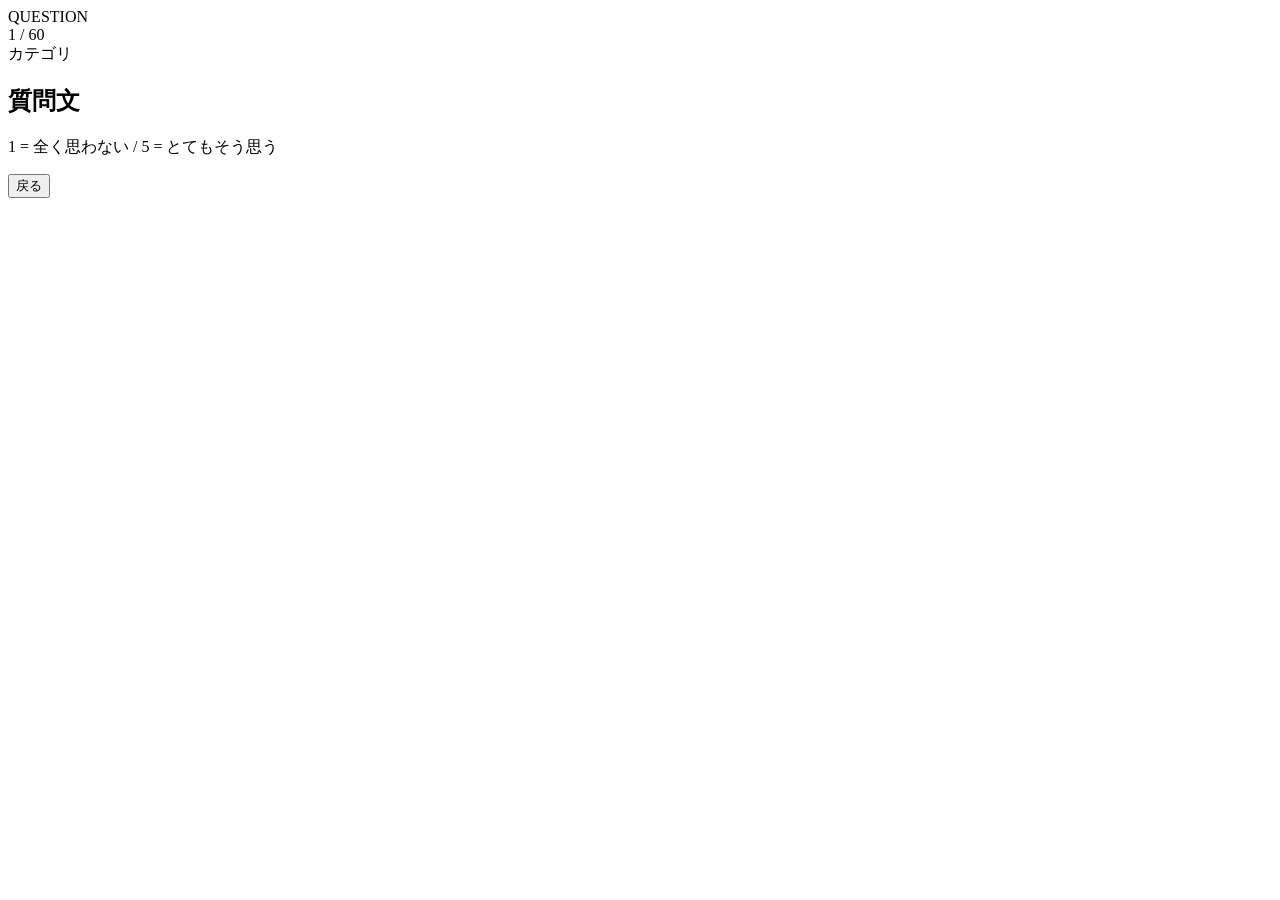
==== quiz.html @ 939e5530 "Add initial quiz HTML structure" ====
<!DOCTYPE html>
<html lang="ja">
<head>
  <meta charset="UTF-8" />
  <meta name="viewport" content="width=device-width, initial-scale=1.0" />
  <title>診断中 | SMタイプ診断</title>
  <link rel="stylesheet" href="./style.css" />
</head>
<body>
  <main class="quiz-wrap">
    <section class="quiz-card">
      <div class="quiz-head">
        <div class="quiz-badge">QUESTION</div>
        <div id="progressText" class="progress-text">1 / 60</div>
      </div>

      <div class="progress-bar">
        <div id="progressFill" class="progress-fill"></div>
      </div>

      <div id="questionTag" class="question-tag">カテゴリ</div>
      <h1 id="questionText" class="question-text">質問文</h1>
      <p class="question-note">1 = 全く思わない / 5 = とてもそう思う</p>

      <div id="choicesBox" class="choices-box"></div>

      <div class="quiz-actions">
        <button id="prevBtn" class="ghost-btn">戻る</button>
      </div>
    </section>
  </main>

  <script src="./questions.js"></script>
  <script src="./types.js"></script>
  <script src="./app.js"></script>
</body>
</html>
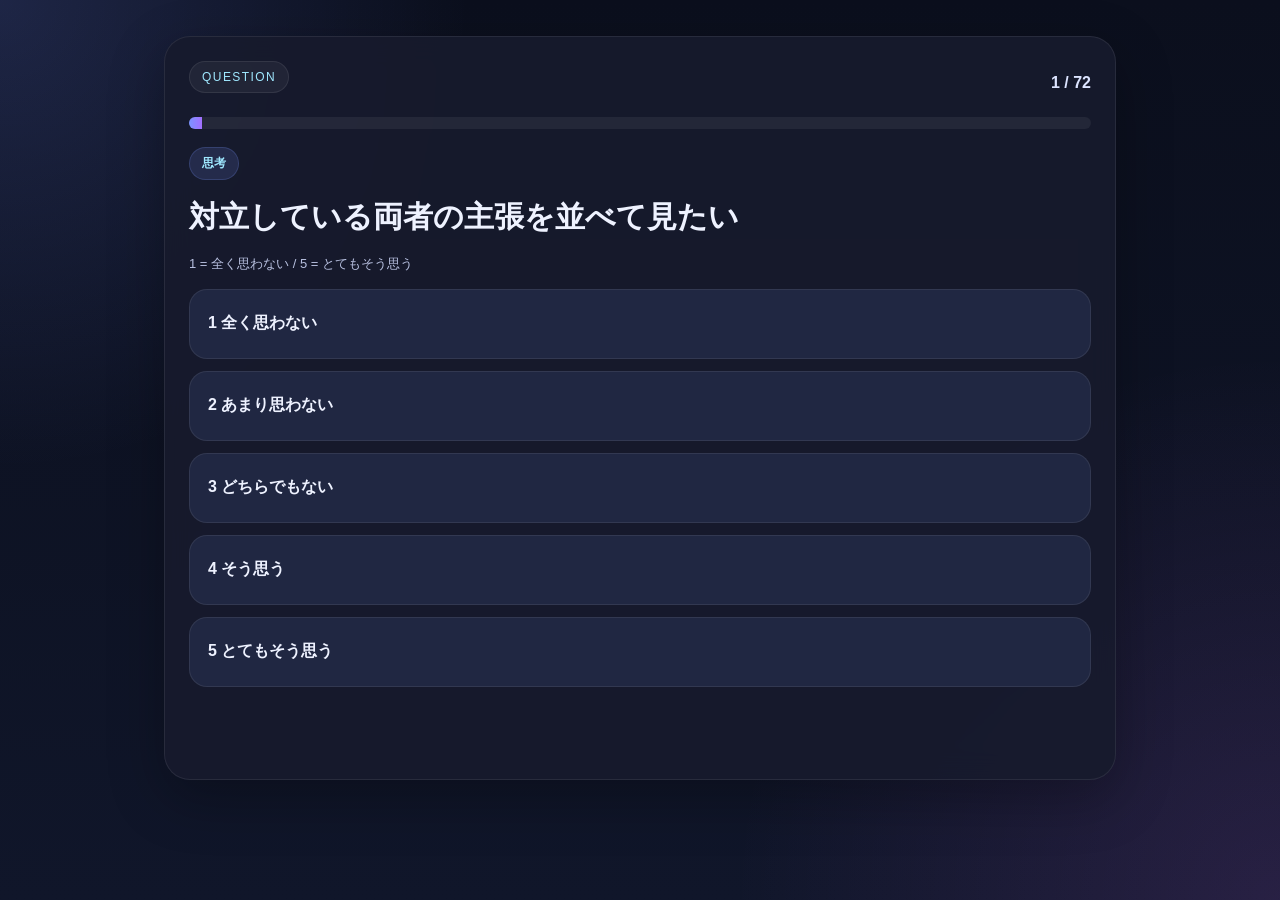
==== commit 5abdda82: "編集しました" ====
--- a/quiz.html
+++ b/quiz.html
@@ -4,7 +4,7 @@
   <meta charset="UTF-8" />
   <meta name="viewport" content="width=device-width, initial-scale=1.0" />
   <title>診断中 | SMタイプ診断</title>
-  <link rel="stylesheet" href="./style.css" />
+  <link rel="stylesheet" href="./styles.css" />
 </head>
 <body>
   <main class="quiz-wrap">
--- a/styles.css
+++ b/styles.css
@@ -0,0 +1,401 @@
+:root{
+  --bg:#0f1220;
+  --panel:#171b2d;
+  --panel2:#202742;
+  --text:#eef2ff;
+  --muted:#b8c0e0;
+  --line:rgba(255,255,255,.08);
+}
+
+*{box-sizing:border-box}
+html,body{margin:0;padding:0}
+body{
+  font-family:-apple-system,BlinkMacSystemFont,"Hiragino Sans","Yu Gothic",sans-serif;
+  color:var(--text);
+  background:
+    radial-gradient(circle at top left, rgba(116,140,255,.18), transparent 30%),
+    radial-gradient(circle at bottom right, rgba(214,108,255,.12), transparent 35%),
+    linear-gradient(180deg,#0b0f1d,#10162a);
+  min-height:100vh;
+}
+
+a{text-decoration:none;color:inherit}
+
+.home-wrap,.quiz-wrap,.result-wrap{
+  width:min(100%,980px);
+  margin:0 auto;
+  padding:18px 14px 56px;
+}
+
+.hero-card,.quiz-card,.detail-card,.result-card{
+  background:rgba(23,27,45,.92);
+  border:1px solid var(--line);
+  border-radius:26px;
+  box-shadow:0 18px 55px rgba(0,0,0,.28);
+  backdrop-filter:blur(14px);
+}
+
+.hero-card{
+  text-align:center;
+  padding:36px 24px;
+  margin-top:64px;
+}
+
+.hero-badge,.quiz-badge{
+  display:inline-block;
+  padding:8px 12px;
+  border-radius:999px;
+  border:1px solid var(--line);
+  background:rgba(255,255,255,.05);
+  font-size:12px;
+  letter-spacing:.12em;
+  color:#9fe8ff;
+  margin-bottom:12px;
+}
+
+.hero-card h1{
+  margin:0 0 12px;
+  font-size:42px;
+}
+.hero-sub{
+  margin:0 0 14px;
+  font-size:20px;
+  line-height:1.6;
+  color:#9fe8ff;
+  font-weight:700;
+}
+.hero-text{
+  margin:0 auto 22px;
+  max-width:720px;
+  line-height:1.9;
+  color:var(--muted);
+}
+.start-btn,.primary-btn,.ghost-btn,.link-btn{
+  display:inline-flex;
+  align-items:center;
+  justify-content:center;
+  min-height:52px;
+  padding:0 20px;
+  border-radius:16px;
+  font-weight:800;
+  border:1px solid transparent;
+}
+.start-btn,.primary-btn{
+  background:linear-gradient(135deg,#7a94ff,#a36fff);
+  color:#fff;
+}
+.ghost-btn,.link-btn{
+  background:rgba(255,255,255,.05);
+  color:var(--text);
+  border-color:var(--line);
+}
+
+.quiz-card{
+  padding:24px;
+  margin-top:18px;
+}
+.quiz-head{
+  display:flex;
+  justify-content:space-between;
+  align-items:center;
+  gap:12px;
+}
+.progress-text{
+  font-weight:700;
+  color:#dce4ff;
+}
+.progress-bar{
+  width:100%;
+  height:12px;
+  margin:12px 0 18px;
+  border-radius:999px;
+  overflow:hidden;
+  background:rgba(255,255,255,.06);
+}
+.progress-fill{
+  width:0%;
+  height:100%;
+  background:linear-gradient(90deg,#7a94ff,#a36fff);
+}
+.question-tag{
+  display:inline-block;
+  padding:7px 12px;
+  border-radius:999px;
+  background:rgba(122,148,255,.15);
+  border:1px solid rgba(122,148,255,.2);
+  color:#9fe8ff;
+  font-size:12px;
+  font-weight:700;
+  margin-bottom:14px;
+}
+.question-text{
+  margin:0 0 14px;
+  font-size:30px;
+  line-height:1.55;
+}
+.question-note{
+  margin:0 0 16px;
+  color:var(--muted);
+  font-size:13px;
+}
+.choices-box{
+  display:grid;
+  gap:12px;
+}
+.choice-btn{
+  width:100%;
+  min-height:70px;
+  text-align:left;
+  padding:16px 18px;
+  border-radius:18px;
+  border:1px solid var(--line);
+  background:var(--panel2);
+  color:var(--text);
+  font-size:16px;
+  font-weight:700;
+}
+.quiz-actions{
+  margin-top:16px;
+  display:flex;
+  justify-content:space-between;
+}
+
+.result-wrap{
+  display:grid;
+  gap:16px;
+}
+
+.result-card{
+  position:relative;
+  overflow:hidden;
+  padding:0;
+}
+.result-card-inner{
+  position:relative;
+  padding:24px;
+}
+.result-glow{
+  position:absolute;
+  right:-30px;
+  bottom:-30px;
+  width:200px;
+  height:200px;
+  border-radius:999px;
+  background:radial-gradient(circle, rgba(255,255,255,.18), transparent 70%);
+  opacity:.6;
+}
+.card-header{
+  text-align:center;
+  margin-bottom:18px;
+}
+.type-symbol{
+  font-size:58px;
+  margin-bottom:10px;
+}
+.type-name{
+  font-size:30px;
+  font-weight:900;
+}
+.type-code{
+  margin-top:6px;
+  letter-spacing:.08em;
+  opacity:.85;
+}
+.card-grid{
+  display:grid;
+  grid-template-columns:1fr 1fr;
+  gap:16px;
+  align-items:center;
+}
+.ms-box{
+  display:flex;
+  justify-content:space-around;
+  gap:10px;
+}
+.ms-item{
+  text-align:center;
+}
+.ms-item span{
+  display:block;
+  font-size:12px;
+  opacity:.82;
+}
+.ms-item strong{
+  display:block;
+  margin-top:4px;
+  font-size:32px;
+}
+.title-box{
+  text-align:center;
+}
+.title-label{
+  font-size:13px;
+  opacity:.78;
+  margin-bottom:8px;
+}
+.title-name{
+  font-size:28px;
+  font-weight:900;
+  line-height:1.2;
+}
+.card-bottom{
+  margin-top:20px;
+  display:flex;
+  justify-content:space-between;
+  align-items:center;
+  gap:12px;
+}
+.rank-badge{
+  display:inline-flex;
+  align-items:center;
+  gap:8px;
+  padding:8px 12px;
+  border-radius:999px;
+  background:rgba(255,255,255,.14);
+  border:1px solid rgba(255,255,255,.16);
+  font-weight:800;
+}
+.awakening-text{
+  font-weight:800;
+}
+.share-footer{
+  margin-top:22px;
+  text-align:center;
+  font-size:12px;
+  opacity:.72;
+}
+
+.detail-card{
+  padding:22px;
+}
+.type-catch{
+  font-size:16px;
+  color:#9fe8ff;
+  margin-bottom:12px;
+  line-height:1.8;
+}
+.type-desc{
+  color:var(--muted);
+  line-height:1.9;
+  white-space:pre-line;
+}
+
+.bar-block + .bar-block{margin-top:12px}
+.bar-head{
+  display:flex;
+  justify-content:space-between;
+  margin-bottom:6px;
+  font-size:14px;
+}
+.single-bar{
+  height:16px;
+  background:rgba(255,255,255,.06);
+  border-radius:999px;
+  overflow:hidden;
+}
+.fill-bar{
+  width:0%;
+  height:100%;
+  background:linear-gradient(90deg,#7a94ff,#a36fff);
+}
+
+.sm-chart-wrap{
+  position:relative;
+  height:320px;
+  border-radius:18px;
+  background:
+    linear-gradient(180deg, rgba(122,148,255,.08), rgba(255,255,255,.02)),
+    rgba(255,255,255,.03);
+  border:1px solid var(--line);
+  overflow:hidden;
+}
+#smChart{
+  width:100%;
+  height:100%;
+}
+
+.action-row{
+  display:flex;
+  gap:10px;
+  flex-wrap:wrap;
+}
+
+/* rank colors */
+.rank-N{background:linear-gradient(135deg,#5f646b,#8b9199)}
+.rank-R{background:linear-gradient(135deg,#2ecc71,#1f9d55)}
+.rank-SR{background:linear-gradient(135deg,#3498db,#2563eb)}
+.rank-SSR{background:linear-gradient(135deg,#9b59b6,#6d28d9)}
+.rank-UR{background:linear-gradient(135deg,#f1c40f,#f59e0b)}
+.rank-LR{background:linear-gradient(135deg,#ff7a18,#ffd200)}
+.rank-XR{background:linear-gradient(135deg,#ff00cc,#7c3aed,#2563eb)}
+.rank-ZR{
+  background:linear-gradient(135deg,#050505,#5c4a1a,#d4af37);
+  border:2px solid rgba(255,215,0,.65);
+  box-shadow:
+    0 0 0 1px rgba(255,255,255,.08) inset,
+    0 0 22px rgba(212,175,55,.35),
+    0 18px 48px rgba(0,0,0,.45);
+}
+
+/* awakening effects */
+.awaken-M{
+  box-shadow:
+    0 0 0 2px rgba(255,120,180,.35),
+    0 0 24px rgba(255,80,160,.30),
+    0 18px 48px rgba(0,0,0,.45);
+}
+.awaken-M .result-card-inner::after{
+  content:"";
+  position:absolute;
+  inset:-20% -10%;
+  background:
+    radial-gradient(circle at 20% 20%, rgba(255,120,180,.22), transparent 30%),
+    radial-gradient(circle at 80% 80%, rgba(200,80,255,.18), transparent 30%);
+  pointer-events:none;
+}
+
+.awaken-S{
+  box-shadow:
+    0 0 0 2px rgba(255,90,90,.40),
+    0 0 26px rgba(255,120,0,.28),
+    0 18px 48px rgba(0,0,0,.45);
+}
+.awaken-S .result-card-inner::after{
+  content:"";
+  position:absolute;
+  inset:-20% -10%;
+  background:
+    radial-gradient(circle at 20% 20%, rgba(255,90,90,.25), transparent 32%),
+    radial-gradient(circle at 80% 80%, rgba(255,180,0,.18), transparent 30%);
+  pointer-events:none;
+}
+
+.awaken-chaos{
+  box-shadow:
+    0 0 0 2px rgba(255,255,255,.22),
+    0 0 30px rgba(180,80,255,.35),
+    0 0 50px rgba(255,180,0,.18),
+    0 18px 56px rgba(0,0,0,.55);
+}
+.awaken-chaos .result-card-inner::after{
+  content:"";
+  position:absolute;
+  inset:-20% -10%;
+  background:
+    radial-gradient(circle at 20% 20%, rgba(255,0,200,.20), transparent 30%),
+    radial-gradient(circle at 80% 20%, rgba(0,180,255,.18), transparent 28%),
+    radial-gradient(circle at 50% 80%, rgba(255,210,0,.16), transparent 30%);
+  pointer-events:none;
+}
+
+@media (max-width:760px){
+  .hero-card h1{font-size:34px}
+  .hero-sub{font-size:18px}
+  .question-text{font-size:24px}
+  .card-grid{grid-template-columns:1fr}
+  .action-row .primary-btn,
+  .action-row .ghost-btn,
+  .action-row .link-btn{
+    width:100%;
+  }
+}
